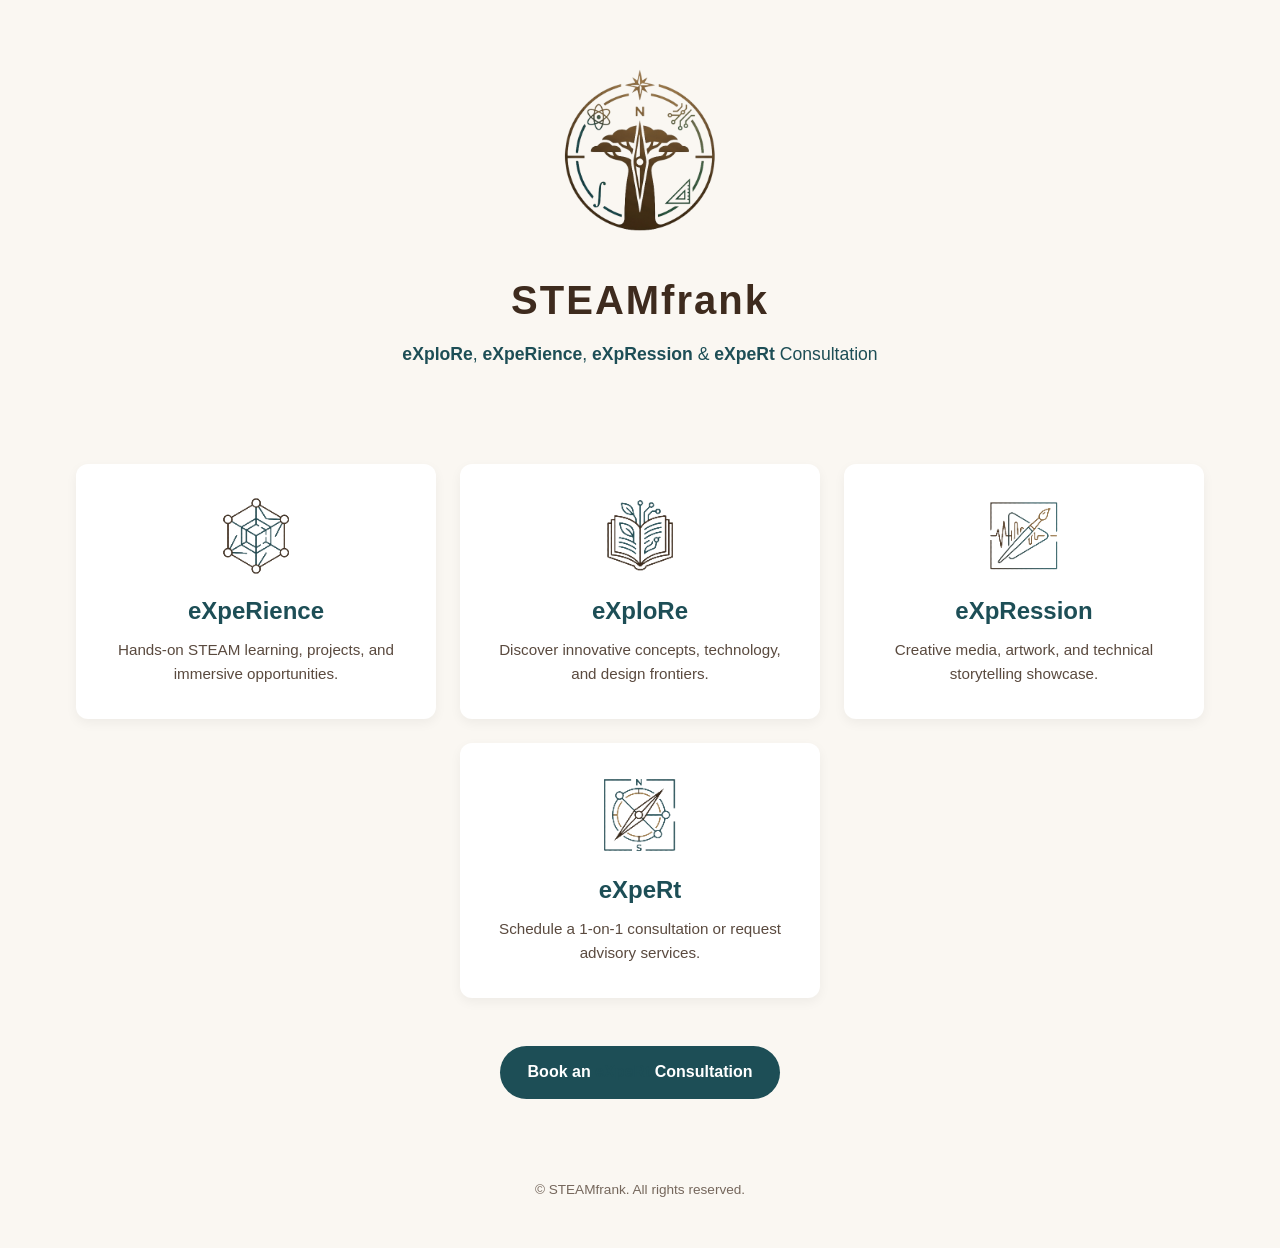
==== index.html @ 394185cc "Update index.html" ====
<!DOCTYPE html>
<html lang="en">
<head>
  <meta charset="UTF-8">
  <meta name="viewport" content="width=device-width, initial-scale=1.0">
  <title>STEAMfrank</title>
  
  <link rel="icon" type="image/png" href="assets/favicon.png">
  
  <link rel="stylesheet" href="css/styles.css">
</head>
<body>

  <header>
    <img src="assets/logo-full.png" alt="STEAMfrank Logo" class="hero-logo">
    <h1>STEAMfrank</h1>
    <p class="tagline">eXploRe, eXpeRience, eXpRession & eXpeRt Consultation</p>
  </header>

  <main class="pillar-grid">
    
    <a href="#" class="card">
      <img src="assets/icon-experience.png" alt="eXpeRience Icon" class="card-icon">
      <h2>eXpeRience</h2>
      <p>Hands-on STEAM learning, projects, and immersive opportunities.</p>
    </a>

    <a href="#" class="card">
      <img src="assets/icon-explore.png" alt="eXploRe Icon" class="card-icon">
      <h2>eXploRe</h2>
      <p>Discover innovative concepts, technology, and design frontiers.</p>
    </a>

    <a href="#" class="card">
      <img src="assets/icon-expression.png" alt="eXpRession Icon" class="card-icon">
      <h2>eXpRession</h2>
      <p>Creative media, artwork, and technical storytelling showcase.</p>
    </a>

    <a href="expert.html" class="card">
      <img src="assets/icon-expert.png" alt="eXpeRt Icon" class="card-icon">
      <h2>eXpeRt</h2>
      <p>Schedule a 1-on-1 consultation or request advisory services.</p>
    </a>

  </main>

  <div class="cta-container">
    <a href="expert.html" class="btn">Book an eXpeRt Consultation</a>
  </div>

  <footer>
    <p>&copy; STEAMfrank. All rights reserved.</p>
  </footer>

  <script src="js/stylize.js"></script>
</body>
</html>
---- css/styles.css ----
/* Color Palette Variables */
:root {
  --bg-color: #FAF7F2;        /* Soft Cream */
  --text-color: #3E2B1E;      /* Deep Bronze/Brown */
  --accent-color: #1D4E56;    /* Deep Teal */
  --card-bg: #FFFFFF;
  --card-shadow: rgba(0, 0, 0, 0.05);
}

/* Reset & Base Styles */
* {
  box-sizing: border-box;
  margin: 0;
  padding: 0;
}

body {
  background-color: var(--bg-color);
  color: var(--text-color);
  font-family: -apple-system, BlinkMacSystemFont, "Segoe UI", Roboto, Helvetica, Arial, sans-serif;
  line-height: 1.6;
  padding: 2rem 1rem;
  max-width: 1200px;
  margin: 0 auto;
}

/* Header & Hero Section */
header {
  text-align: center;
  padding: 2rem 0;
}

.hero-logo {
  width: 180px;
  height: 180px;
  object-fit: contain;
  margin-bottom: 1rem;
}

h1 {
  font-size: 2.5rem;
  letter-spacing: 0.05em;
  margin-bottom: 0.5rem;
}

.tagline {
  font-size: 1.1rem;
  color: var(--accent-color);
  margin-bottom: 2rem;
}

/* Pillar Grid Layout */
.pillar-grid {
  display: flex;
  flex-wrap: wrap;
  justify-content: center;
  gap: 1.5rem;
  margin: 2rem 0;
}

.card {
  background-color: var(--card-bg);
  border-radius: 12px;
  padding: 2rem;
  text-align: center;
  box-shadow: 0 4px 12px var(--card-shadow);
  transition: transform 0.2s ease, box-shadow 0.2s ease;
  text-decoration: none;
  color: inherit;
  display: flex;
  flex-direction: column;
  align-items: center;
  
  /* Set width so 3 fit on desktop, and the 4th automatically centers below */
  flex: 1 1 calc(33.333% - 1.5rem);
  min-width: 280px;
  max-width: 360px;
}

.card:hover {
  transform: translateY(-4px);
  box-shadow: 0 8px 20px rgba(0, 0, 0, 0.1);
}


.card-icon {
  width: 80px;
  height: 80px;
  object-fit: contain;
  margin-bottom: 1rem;
}

.card h2 {
  font-size: 1.5rem;
  margin-bottom: 0.5rem;
  color: var(--text-color);
}

.card p {
  font-size: 0.95rem;
  opacity: 0.85;
}

/* CTA / Secondary Page Styles */
.cta-container {
  text-align: center;
  margin-top: 3rem;
}

.btn {
  display: inline-block;
  background-color: var(--accent-color);
  color: #FFFFFF;
  padding: 0.85rem 1.75rem;
  border-radius: 30px;
  text-decoration: none;
  font-weight: 600;
  transition: background-color 0.2s ease;
}

.btn:hover {
  background-color: var(--text-color);
}

/* Embed Container */
.embed-container {
  width: 100%;
  min-height: 650px;
  margin-top: 2rem;
  border-radius: 12px;
  overflow: hidden;
}

/* Footer */
footer {
  text-align: center;
  margin-top: 4rem;
  padding: 1rem 0;
  font-size: 0.85rem;
  opacity: 0.7;
}
/* Optional styling for stylized XP */
.styled-xp {
  font-weight: 700;
  color: var(--accent-color); /* Uses your Deep Teal variable */
}
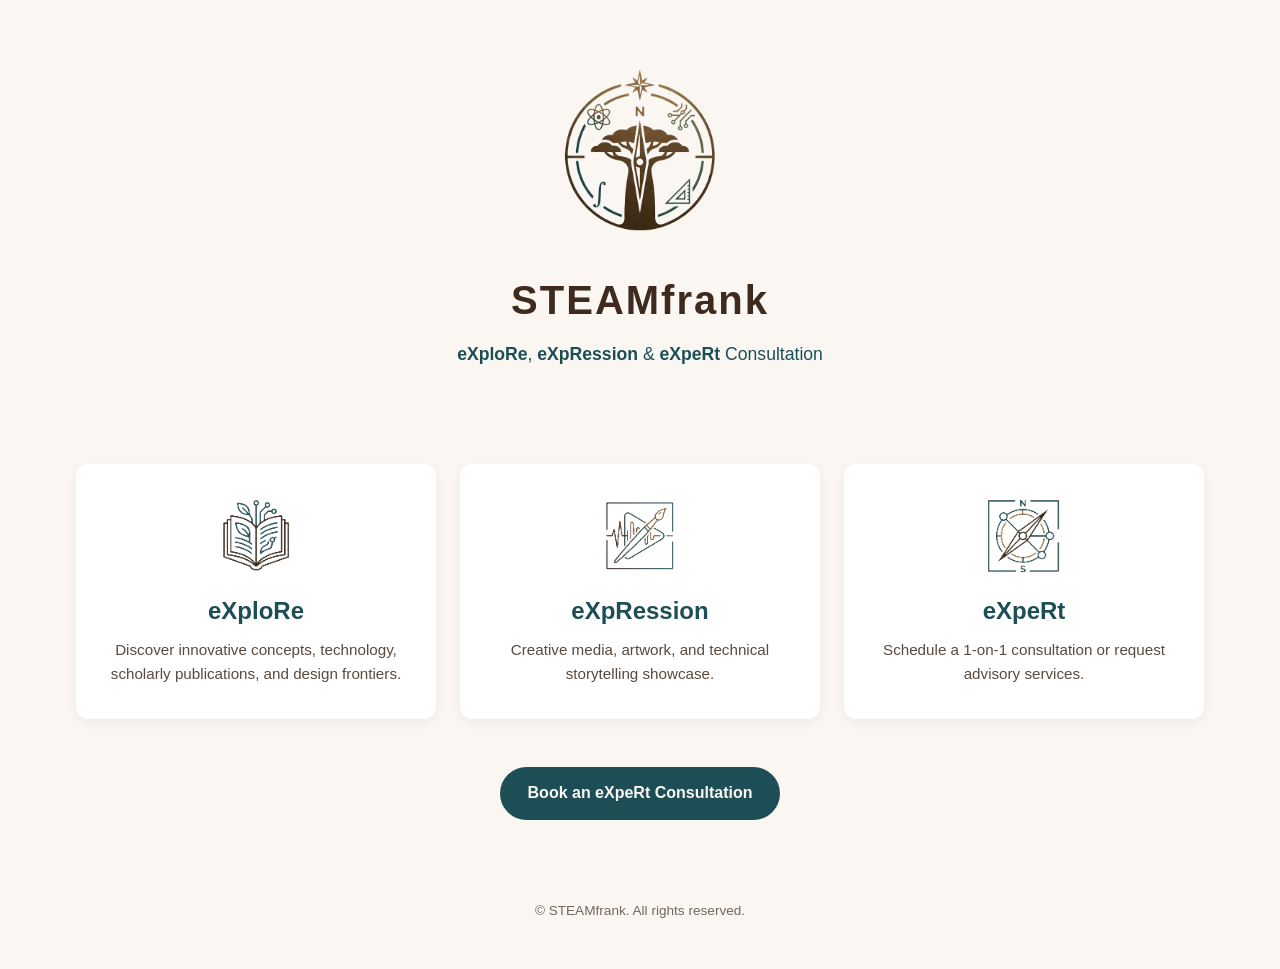
==== commit c528f490: "Update index.html" ====
--- a/index.html
+++ b/index.html
@@ -14,21 +14,15 @@
   <header>
     <img src="assets/logo-full.png" alt="STEAMfrank Logo" class="hero-logo">
     <h1>STEAMfrank</h1>
-    <p class="tagline">eXploRe, eXpeRience, eXpRession & eXpeRt Consultation</p>
+    <p class="tagline">eXploRe, eXpRession & eXpeRt Consultation</p>
   </header>
 
   <main class="pillar-grid">
-    
-    <a href="#" class="card">
-      <img src="assets/icon-experience.png" alt="eXpeRience Icon" class="card-icon">
-      <h2>eXpeRience</h2>
-      <p>Hands-on STEAM learning, projects, and immersive opportunities.</p>
-    </a>
 
-    <a href="#" class="card">
+    <a href="explore.html" class="card">
       <img src="assets/icon-explore.png" alt="eXploRe Icon" class="card-icon">
       <h2>eXploRe</h2>
-      <p>Discover innovative concepts, technology, and design frontiers.</p>
+      <p>Discover innovative concepts, technology, scholarly publications, and design frontiers.</p>
     </a>
 
     <a href="#" class="card">
--- a/css/styles.css
+++ b/css/styles.css
@@ -110,13 +110,19 @@
 .btn {
   display: inline-block;
   background-color: var(--accent-color);
-  color: #FFFFFF;
+  color: var(--bg-color); /* Uses Soft Cream (#FAF7F2) */
   padding: 0.85rem 1.75rem;
   border-radius: 30px;
   text-decoration: none;
   font-weight: 600;
   transition: background-color 0.2s ease;
 }
+
+/* Forces the stylized text inside buttons to match Soft Cream */
+.btn .styled-xp {
+  color: var(--bg-color) !important; 
+}
+
 
 .btn:hover {
   background-color: var(--text-color);
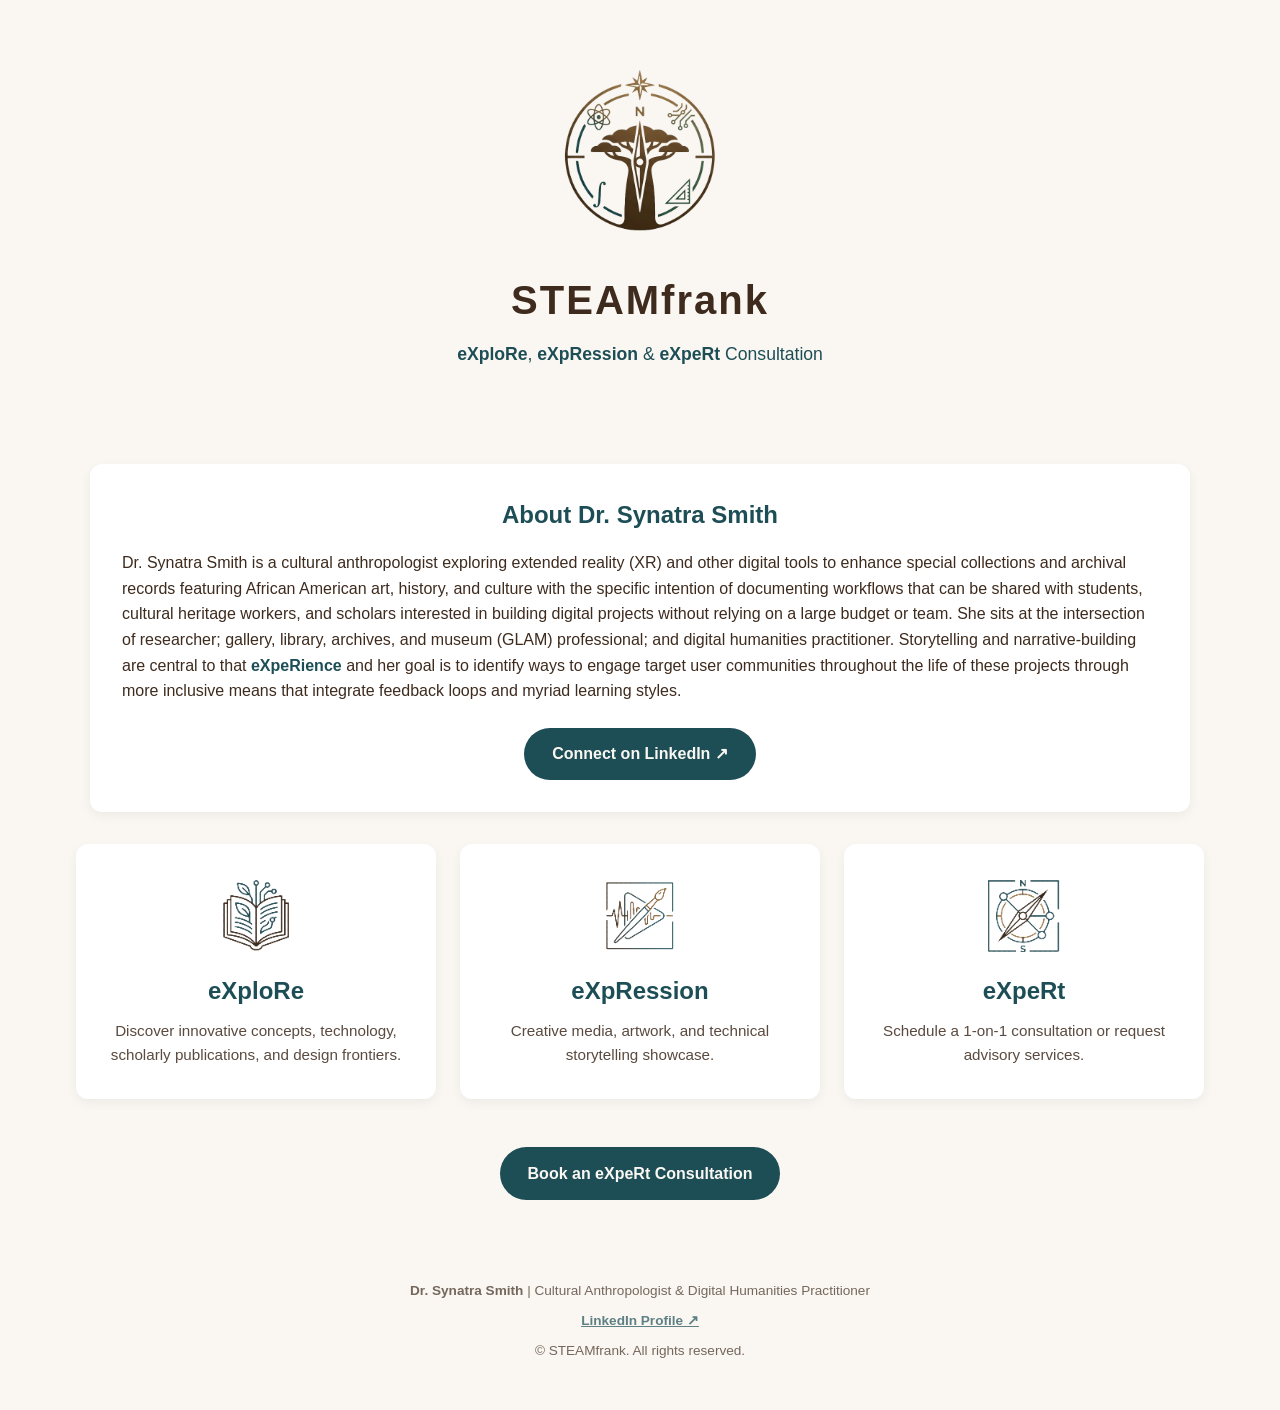
==== commit f78d8913: "Update index.html" ====
--- a/index.html
+++ b/index.html
@@ -17,6 +17,16 @@
     <p class="tagline">eXploRe, eXpRession & eXpeRt Consultation</p>
   </header>
 
+  <section class="about-section" style="background-color: var(--card-bg); border-radius: 12px; padding: 2rem; margin: 2rem auto; max-width: 1100px; box-shadow: 0 4px 12px var(--card-shadow);">
+  <h2 style="color: var(--accent-color); margin-bottom: 1rem; text-align: center;">About Dr. Synatra Smith</h2>
+  <p style="line-height: 1.6; font-size: 1rem; margin-bottom: 1.5rem; color: var(--text-color);">
+    Dr. Synatra Smith is a cultural anthropologist exploring extended reality (XR) and other digital tools to enhance special collections and archival records featuring African American art, history, and culture with the specific intention of documenting workflows that can be shared with students, cultural heritage workers, and scholars interested in building digital projects without relying on a large budget or team. She sits at the intersection of researcher; gallery, library, archives, and museum (GLAM) professional; and digital humanities practitioner. Storytelling and narrative-building are central to that experience and her goal is to identify ways to engage target user communities throughout the life of these projects through more inclusive means that integrate feedback loops and myriad learning styles.
+  </p>
+  <div style="text-align: center;">
+    <a href="https://www.linkedin.com/in/synatrasmithphd" target="_blank" rel="noopener" class="btn">Connect on LinkedIn ↗</a>
+  </div>
+</section>
+
   <main class="pillar-grid">
 
     <a href="explore.html" class="card">
@@ -25,7 +35,7 @@
       <p>Discover innovative concepts, technology, scholarly publications, and design frontiers.</p>
     </a>
 
-    <a href="#" class="card">
+    <a href="expression.html" class="card">
       <img src="assets/icon-expression.png" alt="eXpRession Icon" class="card-icon">
       <h2>eXpRession</h2>
       <p>Creative media, artwork, and technical storytelling showcase.</p>
@@ -43,9 +53,14 @@
     <a href="expert.html" class="btn">Book an eXpeRt Consultation</a>
   </div>
 
-  <footer>
-    <p>&copy; STEAMfrank. All rights reserved.</p>
-  </footer>
+ <footer>
+  <p style="margin-bottom: 0.5rem;"><strong>Dr. Synatra Smith</strong> | Cultural Anthropologist & Digital Humanities Practitioner</p>
+  <p style="margin-bottom: 0.5rem;">
+    <a href="https://www.linkedin.com/in/synatrasmithphd" target="_blank" rel="noopener" style="color: var(--accent-color); font-weight: bold;">LinkedIn Profile ↗</a>
+  </p>
+  <p>&copy; STEAMfrank. All rights reserved.</p>
+</footer>
+
 
   <script src="js/stylize.js"></script>
 </body>
--- a/css/styles.css
+++ b/css/styles.css
@@ -151,3 +151,110 @@
   color: var(--accent-color); /* Uses your Deep Teal variable */
 }
 
+/* Expression Page Styling */
+.showcase-section {
+  margin-bottom: 3.5rem;
+}
+
+.section-heading {
+  text-align: center;
+  color: var(--accent-color);
+  margin-bottom: 1.5rem;
+}
+
+.media-grid {
+  display: flex;
+  flex-wrap: wrap;
+  gap: 1.5rem;
+  justify-content: center;
+  margin-bottom: 1.5rem;
+}
+
+.media-card {
+  background-color: var(--card-bg);
+  border-radius: 12px;
+  padding: 1.5rem;
+  box-shadow: 0 4px 12px var(--card-shadow);
+  flex: 1 1 calc(50% - 1.5rem);
+  min-width: 300px;
+}
+
+.card-links {
+  margin: 1rem 0;
+}
+
+.btn-small {
+  padding: 0.5rem 1rem;
+  font-size: 0.85rem;
+}
+
+/* 3D Embed Aspect Ratio */
+.embed-wrapper {
+  position: relative;
+  padding-bottom: 60%;
+  height: 0;
+  overflow: hidden;
+  border-radius: 8px;
+}
+
+.embed-wrapper iframe {
+  position: absolute;
+  top: 0;
+  left: 0;
+  width: 100%;
+  height: 100%;
+  border: 0;
+}
+
+/* Banner Cards */
+.banner-card {
+  background-color: var(--card-bg);
+  border-radius: 12px;
+  padding: 1.5rem 2rem;
+  display: flex;
+  justify-content: space-between;
+  align-items: center;
+  gap: 1rem;
+  box-shadow: 0 4px 12px var(--card-shadow);
+  flex-wrap: wrap;
+}
+
+.highlight-card {
+  border-left: 5px solid var(--accent-color);
+}
+
+/* Local Video Grid */
+.project-group {
+  margin-bottom: 2rem;
+}
+
+.project-group h3 {
+  margin-bottom: 1rem;
+}
+
+.video-pair-grid {
+  display: flex;
+  gap: 1.5rem;
+  flex-wrap: wrap;
+}
+
+.video-box {
+  flex: 1 1 calc(50% - 1.5rem);
+  min-width: 280px;
+  background-color: var(--card-bg);
+  padding: 1rem;
+  border-radius: 12px;
+  box-shadow: 0 4px 12px var(--card-shadow);
+}
+
+.video-box video {
+  width: 100%;
+  border-radius: 8px;
+  background: #000;
+}
+
+.video-box h4 {
+  margin-top: 0.5rem;
+  font-size: 0.95rem;
+  text-align: center;
+}
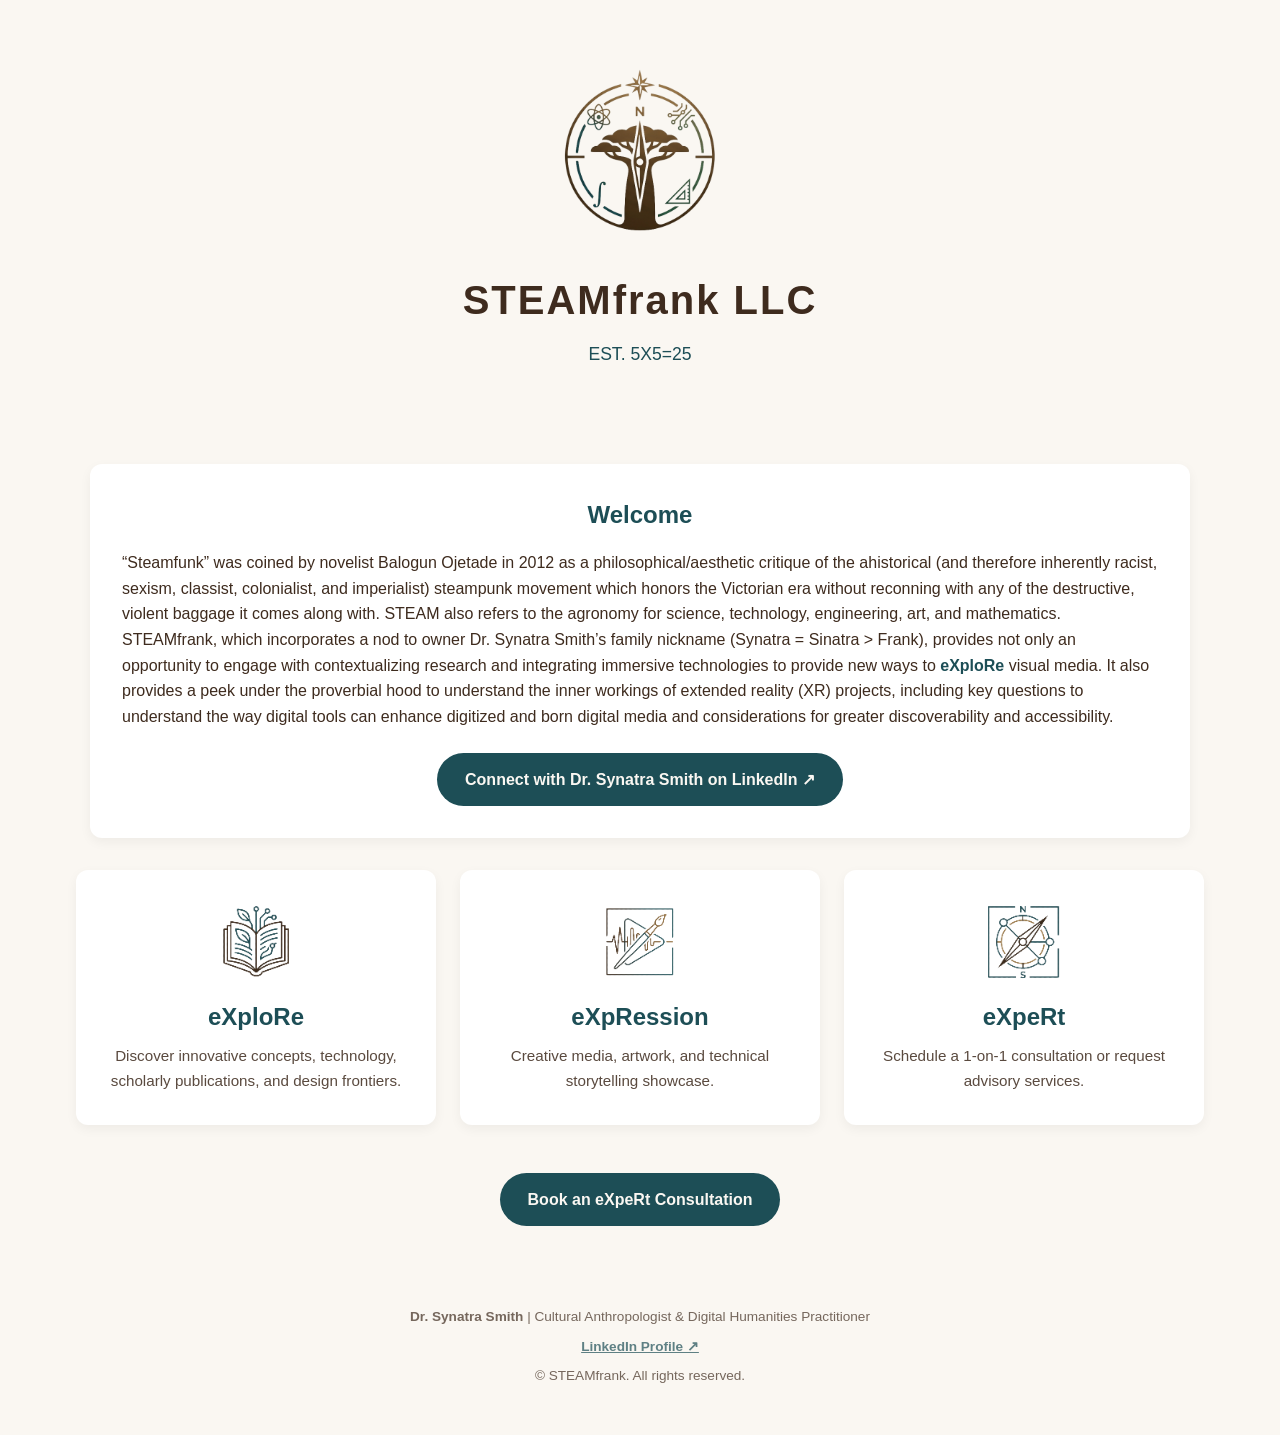
==== commit 4f1f5974: "Update index.html" ====
--- a/index.html
+++ b/index.html
@@ -13,17 +13,17 @@
 
   <header>
     <img src="assets/logo-full.png" alt="STEAMfrank Logo" class="hero-logo">
-    <h1>STEAMfrank</h1>
-    <p class="tagline">eXploRe, eXpRession & eXpeRt Consultation</p>
+    <h1>STEAMfrank LLC</h1>
+    <p class="tagline">EST. 5X5=25</p>
   </header>
 
   <section class="about-section" style="background-color: var(--card-bg); border-radius: 12px; padding: 2rem; margin: 2rem auto; max-width: 1100px; box-shadow: 0 4px 12px var(--card-shadow);">
-  <h2 style="color: var(--accent-color); margin-bottom: 1rem; text-align: center;">About Dr. Synatra Smith</h2>
+  <h2 style="color: var(--accent-color); margin-bottom: 1rem; text-align: center;">Welcome</h2>
   <p style="line-height: 1.6; font-size: 1rem; margin-bottom: 1.5rem; color: var(--text-color);">
-    Dr. Synatra Smith is a cultural anthropologist exploring extended reality (XR) and other digital tools to enhance special collections and archival records featuring African American art, history, and culture with the specific intention of documenting workflows that can be shared with students, cultural heritage workers, and scholars interested in building digital projects without relying on a large budget or team. She sits at the intersection of researcher; gallery, library, archives, and museum (GLAM) professional; and digital humanities practitioner. Storytelling and narrative-building are central to that experience and her goal is to identify ways to engage target user communities throughout the life of these projects through more inclusive means that integrate feedback loops and myriad learning styles.
+    “Steamfunk” was coined by novelist Balogun Ojetade in 2012 as a philosophical/aesthetic critique of the ahistorical (and therefore inherently racist, sexism, classist, colonialist, and imperialist) steampunk movement which honors the Victorian era without reconning with any of the destructive, violent baggage it comes along with. STEAM also refers to the agronomy for science, technology, engineering, art, and mathematics. STEAMfrank, which incorporates a nod to owner Dr. Synatra Smith’s family nickname (Synatra = Sinatra > Frank), provides not only an opportunity to engage with contextualizing research and integrating immersive technologies to provide new ways to explore visual media. It also provides a peek under the proverbial hood to understand the inner workings of extended reality (XR) projects, including key questions to understand the way digital tools can enhance digitized and born digital media and considerations for greater discoverability and accessibility. 
   </p>
   <div style="text-align: center;">
-    <a href="https://www.linkedin.com/in/synatrasmithphd" target="_blank" rel="noopener" class="btn">Connect on LinkedIn ↗</a>
+    <a href="https://www.linkedin.com/in/synatrasmithphd" target="_blank" rel="noopener" class="btn">Connect with Dr. Synatra Smith on LinkedIn ↗</a>
   </div>
 </section>
 
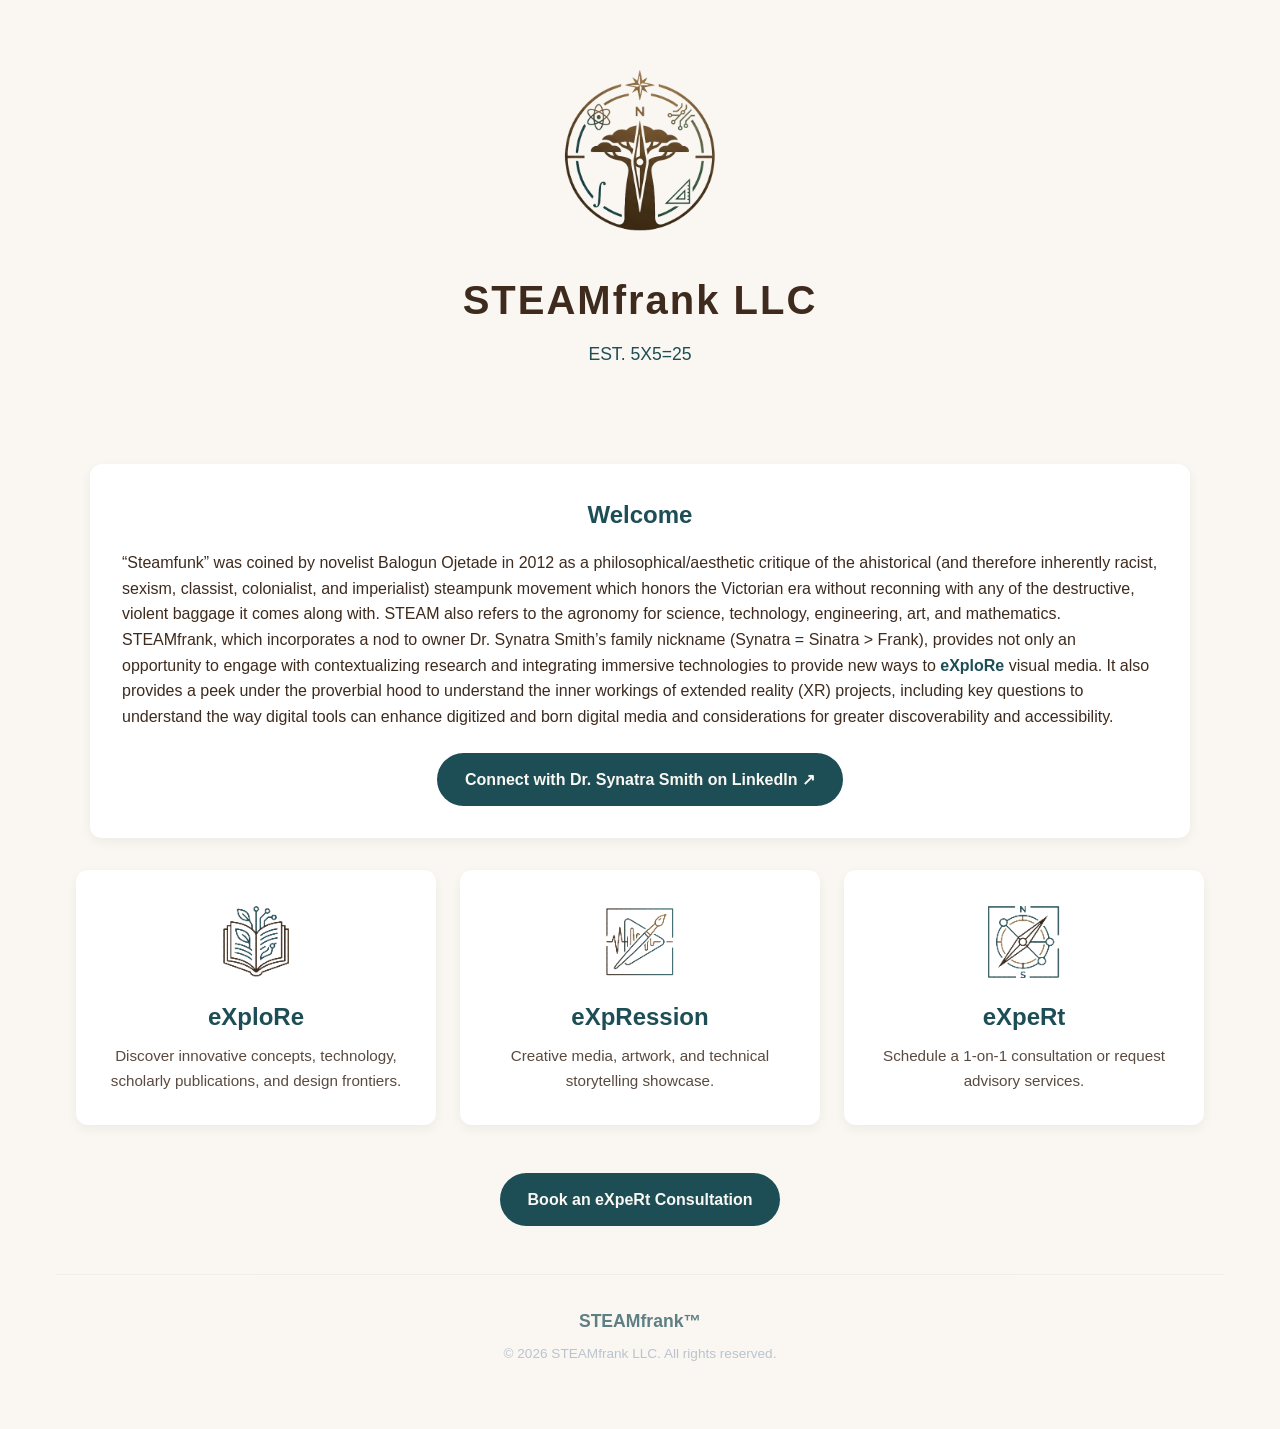
==== commit 48905144: "Update index.html" ====
--- a/index.html
+++ b/index.html
@@ -53,14 +53,16 @@
     <a href="expert.html" class="btn">Book an eXpeRt Consultation</a>
   </div>
 
- <footer>
-  <p style="margin-bottom: 0.5rem;"><strong>Dr. Synatra Smith</strong> | Cultural Anthropologist & Digital Humanities Practitioner</p>
-  <p style="margin-bottom: 0.5rem;">
-    <a href="https://www.linkedin.com/in/synatrasmithphd" target="_blank" rel="noopener" style="color: var(--accent-color); font-weight: bold;">LinkedIn Profile ↗</a>
-  </p>
-  <p>&copy; STEAMfrank. All rights reserved.</p>
+ <footer class="site-footer" style="text-align: center; padding: 2rem 1rem; border-top: 1px solid var(--card-shadow, #0f3460); margin-top: 3rem;">
+  <div class="footer-container" style="max-width: 1000px; margin: 0 auto;">
+    <p style="font-weight: 700; font-size: 1.1rem; margin-bottom: 0.5rem; color: var(--accent-color, #00fff5);">
+      STEAMfrank™
+    </p>
+    <p style="font-size: 0.85rem; color: var(--text-sub, #a0aec0); margin: 0;">
+      © 2026 STEAMfrank LLC. All rights reserved.
+    </p>
+  </div>
 </footer>
-
 
   <script src="js/stylize.js"></script>
 </body>
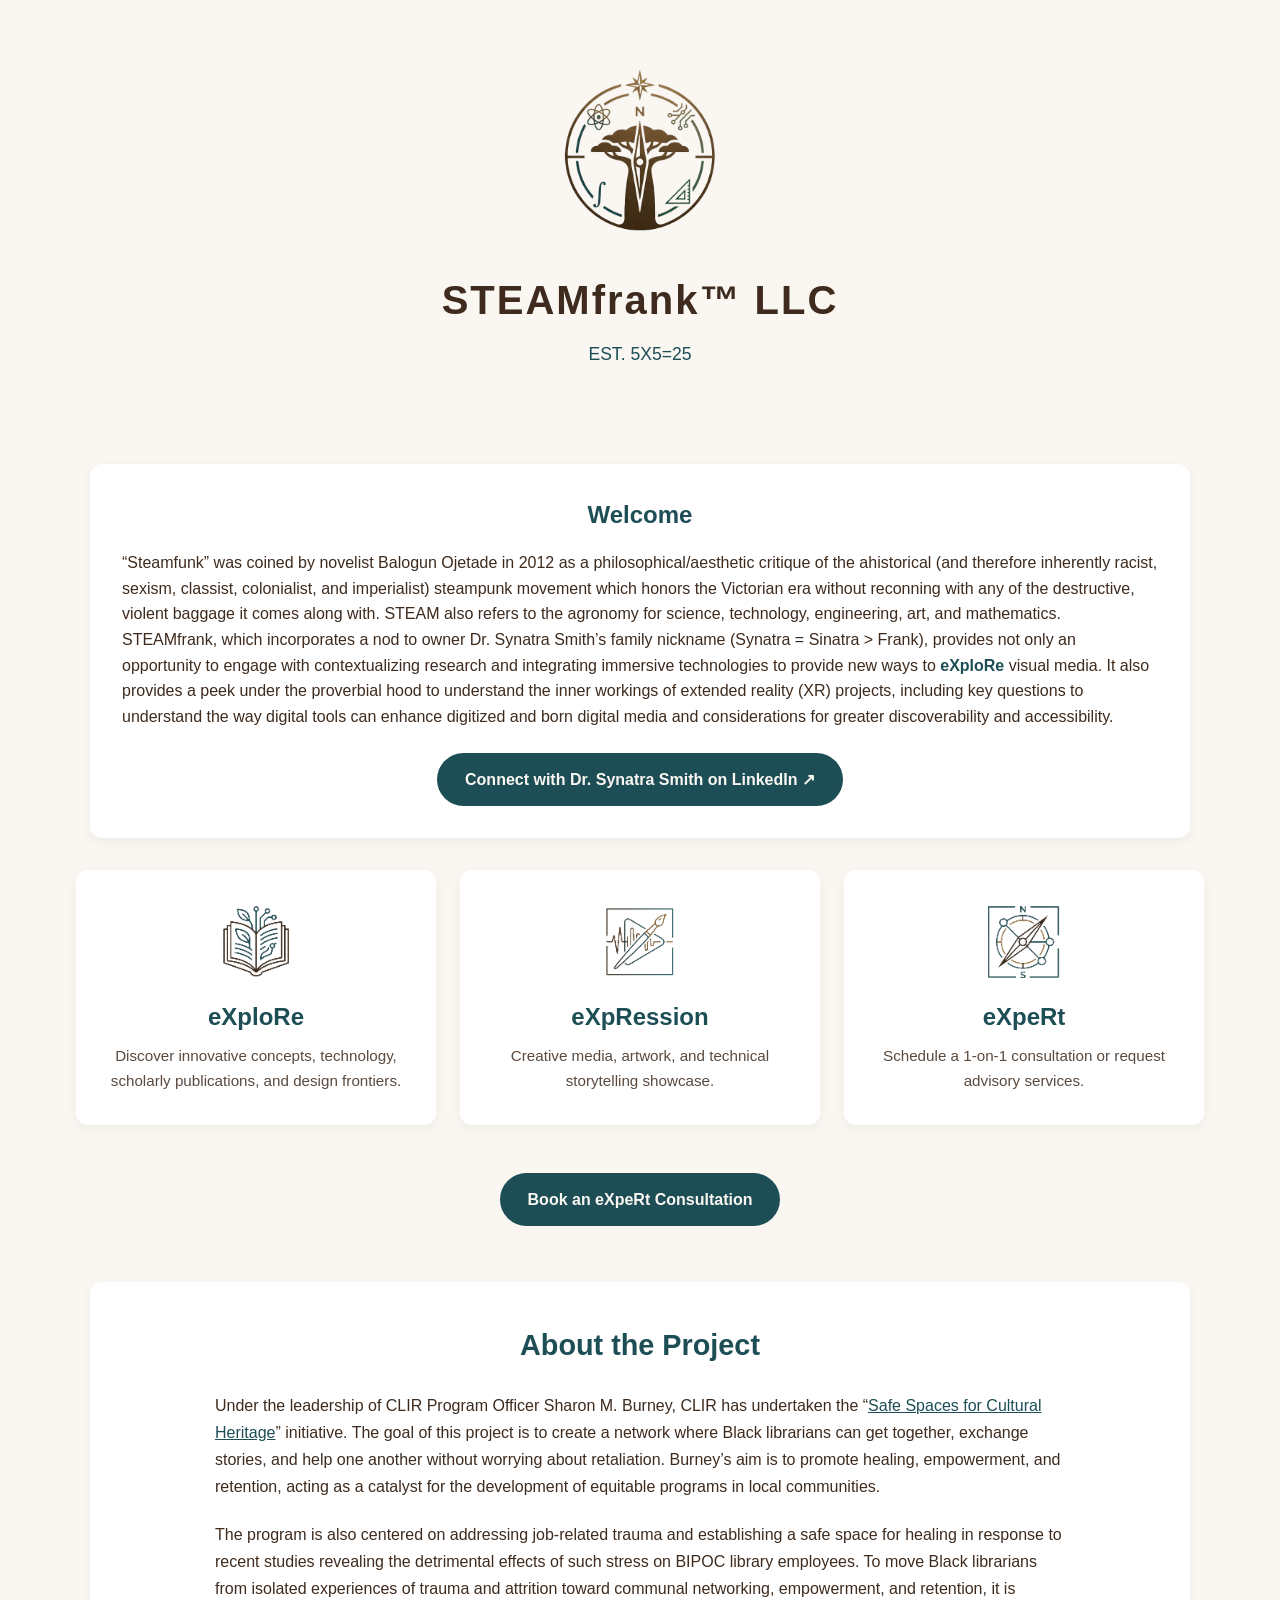
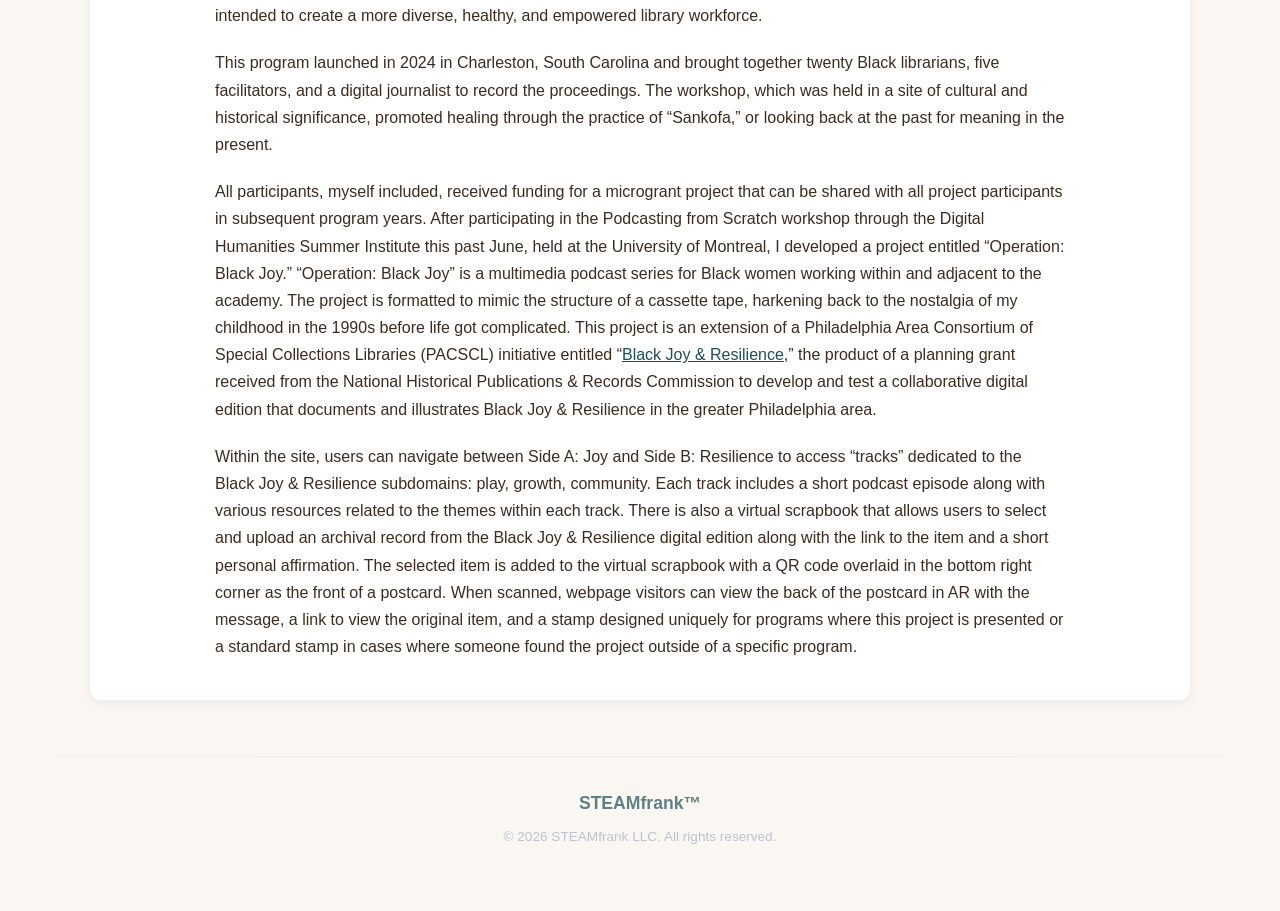
==== commit 9f5fdd03: "Update index.html" ====
--- a/index.html
+++ b/index.html
@@ -3,29 +3,28 @@
 <head>
   <meta charset="UTF-8">
   <meta name="viewport" content="width=device-width, initial-scale=1.0">
-  <title>STEAMfrank</title>
+  <title>STEAMfrank™</title>
   
   <link rel="icon" type="image/png" href="assets/favicon.png">
-  
   <link rel="stylesheet" href="css/styles.css">
 </head>
 <body>
 
   <header>
     <img src="assets/logo-full.png" alt="STEAMfrank Logo" class="hero-logo">
-    <h1>STEAMfrank LLC</h1>
+    <h1>STEAMfrank™ LLC</h1>
     <p class="tagline">EST. 5X5=25</p>
   </header>
 
   <section class="about-section" style="background-color: var(--card-bg); border-radius: 12px; padding: 2rem; margin: 2rem auto; max-width: 1100px; box-shadow: 0 4px 12px var(--card-shadow);">
-  <h2 style="color: var(--accent-color); margin-bottom: 1rem; text-align: center;">Welcome</h2>
-  <p style="line-height: 1.6; font-size: 1rem; margin-bottom: 1.5rem; color: var(--text-color);">
-    “Steamfunk” was coined by novelist Balogun Ojetade in 2012 as a philosophical/aesthetic critique of the ahistorical (and therefore inherently racist, sexism, classist, colonialist, and imperialist) steampunk movement which honors the Victorian era without reconning with any of the destructive, violent baggage it comes along with. STEAM also refers to the agronomy for science, technology, engineering, art, and mathematics. STEAMfrank, which incorporates a nod to owner Dr. Synatra Smith’s family nickname (Synatra = Sinatra > Frank), provides not only an opportunity to engage with contextualizing research and integrating immersive technologies to provide new ways to explore visual media. It also provides a peek under the proverbial hood to understand the inner workings of extended reality (XR) projects, including key questions to understand the way digital tools can enhance digitized and born digital media and considerations for greater discoverability and accessibility. 
-  </p>
-  <div style="text-align: center;">
-    <a href="https://www.linkedin.com/in/synatrasmithphd" target="_blank" rel="noopener" class="btn">Connect with Dr. Synatra Smith on LinkedIn ↗</a>
-  </div>
-</section>
+    <h2 style="color: var(--accent-color); margin-bottom: 1rem; text-align: center;">Welcome</h2>
+    <p style="line-height: 1.6; font-size: 1rem; margin-bottom: 1.5rem; color: var(--text-color);">
+      “Steamfunk” was coined by novelist Balogun Ojetade in 2012 as a philosophical/aesthetic critique of the ahistorical (and therefore inherently racist, sexism, classist, colonialist, and imperialist) steampunk movement which honors the Victorian era without reconning with any of the destructive, violent baggage it comes along with. STEAM also refers to the agronomy for science, technology, engineering, art, and mathematics. STEAMfrank, which incorporates a nod to owner Dr. Synatra Smith’s family nickname (Synatra = Sinatra > Frank), provides not only an opportunity to engage with contextualizing research and integrating immersive technologies to provide new ways to explore visual media. It also provides a peek under the proverbial hood to understand the inner workings of extended reality (XR) projects, including key questions to understand the way digital tools can enhance digitized and born digital media and considerations for greater discoverability and accessibility. 
+    </p>
+    <div style="text-align: center;">
+      <a href="https://www.linkedin.com/in/synatrasmithphd" target="_blank" rel="noopener" class="btn">Connect with Dr. Synatra Smith on LinkedIn ↗</a>
+    </div>
+  </section>
 
   <main class="pillar-grid">
 
@@ -53,16 +52,44 @@
     <a href="expert.html" class="btn">Book an eXpeRt Consultation</a>
   </div>
 
- <footer class="site-footer" style="text-align: center; padding: 2rem 1rem; border-top: 1px solid var(--card-shadow, #0f3460); margin-top: 3rem;">
-  <div class="footer-container" style="max-width: 1000px; margin: 0 auto;">
-    <p style="font-weight: 700; font-size: 1.1rem; margin-bottom: 0.5rem; color: var(--accent-color, #00fff5);">
-      STEAMfrank™
-    </p>
-    <p style="font-size: 0.85rem; color: var(--text-sub, #a0aec0); margin: 0;">
-      © 2026 STEAMfrank LLC. All rights reserved.
-    </p>
-  </div>
-</footer>
+  <section id="about-project" class="about-section" style="background-color: var(--card-bg); border-radius: 12px; padding: 2.5rem; margin: 3.5rem auto; max-width: 1100px; box-shadow: 0 4px 12px var(--card-shadow);">
+    <h2 style="color: var(--accent-color); margin-bottom: 1.5rem; text-align: center; font-size: 1.8rem;">About the Project</h2>
+    
+    <div class="project-content" style="max-width: 850px; margin: 0 auto; line-height: 1.7; font-size: 1rem; color: var(--text-color, inherit);">
+      
+      <p style="margin-bottom: 1.25rem;">
+        Under the leadership of CLIR Program Officer Sharon M. Burney, CLIR has undertaken the “<a href="https://www.clir.org/2024/03/safe-spaces-grant/" target="_blank" rel="noopener" style="color: var(--accent-color); text-decoration: underline;">Safe Spaces for Cultural Heritage</a>” initiative. The goal of this project is to create a network where Black librarians can get together, exchange stories, and help one another without worrying about retaliation. Burney’s aim is to promote healing, empowerment, and retention, acting as a catalyst for the development of equitable programs in local communities.
+      </p>
+
+      <p style="margin-bottom: 1.25rem;">
+        The program is also centered on addressing job-related trauma and establishing a safe space for healing in response to recent studies revealing the detrimental effects of such stress on BIPOC library employees. To move Black librarians from isolated experiences of trauma and attrition toward communal networking, empowerment, and retention, it is intended to create a more diverse, healthy, and empowered library workforce.
+      </p>
+
+      <p style="margin-bottom: 1.25rem;">
+        This program launched in 2024 in Charleston, South Carolina and brought together twenty Black librarians, five facilitators, and a digital journalist to record the proceedings. The workshop, which was held in a site of cultural and historical significance, promoted healing through the practice of “Sankofa,” or looking back at the past for meaning in the present.
+      </p>
+
+      <p style="margin-bottom: 1.25rem;">
+        All participants, myself included, received funding for a microgrant project that can be shared with all project participants in subsequent program years. After participating in the Podcasting from Scratch workshop through the Digital Humanities Summer Institute this past June, held at the University of Montreal, I developed a project entitled “Operation: Black Joy.” “Operation: Black Joy” is a multimedia podcast series for Black women working within and adjacent to the academy. The project is formatted to mimic the structure of a cassette tape, harkening back to the nostalgia of my childhood in the 1990s before life got complicated. This project is an extension of a Philadelphia Area Consortium of Special Collections Libraries (PACSCL) initiative entitled “<a href="https://blackjoy.pacscl.org/omeka/s/bjr/page/welcome" target="_blank" rel="noopener" style="color: var(--accent-color); text-decoration: underline;">Black Joy & Resilience</a>,” the product of a planning grant received from the National Historical Publications & Records Commission to develop and test a collaborative digital edition that documents and illustrates Black Joy & Resilience in the greater Philadelphia area.
+      </p>
+
+      <p style="margin-bottom: 0;">
+        Within the site, users can navigate between Side A: Joy and Side B: Resilience to access “tracks” dedicated to the Black Joy & Resilience subdomains: play, growth, community. Each track includes a short podcast episode along with various resources related to the themes within each track. There is also a virtual scrapbook that allows users to select and upload an archival record from the Black Joy & Resilience digital edition along with the link to the item and a short personal affirmation. The selected item is added to the virtual scrapbook with a QR code overlaid in the bottom right corner as the front of a postcard. When scanned, webpage visitors can view the back of the postcard in AR with the message, a link to view the original item, and a stamp designed uniquely for programs where this project is presented or a standard stamp in cases where someone found the project outside of a specific program.
+      </p>
+
+    </div>
+  </section>
+
+  <footer class="site-footer" style="text-align: center; padding: 2rem 1rem; border-top: 1px solid var(--card-shadow, #0f3460); margin-top: 3rem;">
+    <div class="footer-container" style="max-width: 1000px; margin: 0 auto;">
+      <p style="font-weight: 700; font-size: 1.1rem; margin-bottom: 0.5rem; color: var(--accent-color, #00fff5);">
+        STEAMfrank™
+      </p>
+      <p style="font-size: 0.85rem; color: var(--text-sub, #a0aec0); margin: 0;">
+        © 2026 STEAMfrank LLC. All rights reserved.
+      </p>
+    </div>
+  </footer>
 
   <script src="js/stylize.js"></script>
 </body>
--- a/css/styles.css
+++ b/css/styles.css
@@ -258,3 +258,21 @@
   font-size: 0.95rem;
   text-align: center;
 }
+@page {
+  size: A4;
+  margin: 16mm 16mm 18mm 16mm;
+  
+  @bottom-left {
+    content: "STEAMfrank™ LLC | Confidential Proposal";
+    font-family: 'Helvetica Neue', Helvetica, Arial, sans-serif;
+    font-size: 8pt;
+    color: #718096;
+  }
+  
+  @bottom-right {
+    content: "© 2026 STEAMfrank™ LLC. All rights reserved. | Page " counter(page) " of " counter(pages);
+    font-family: 'Helvetica Neue', Helvetica, Arial, sans-serif;
+    font-size: 8pt;
+    color: #718096;
+  }
+}
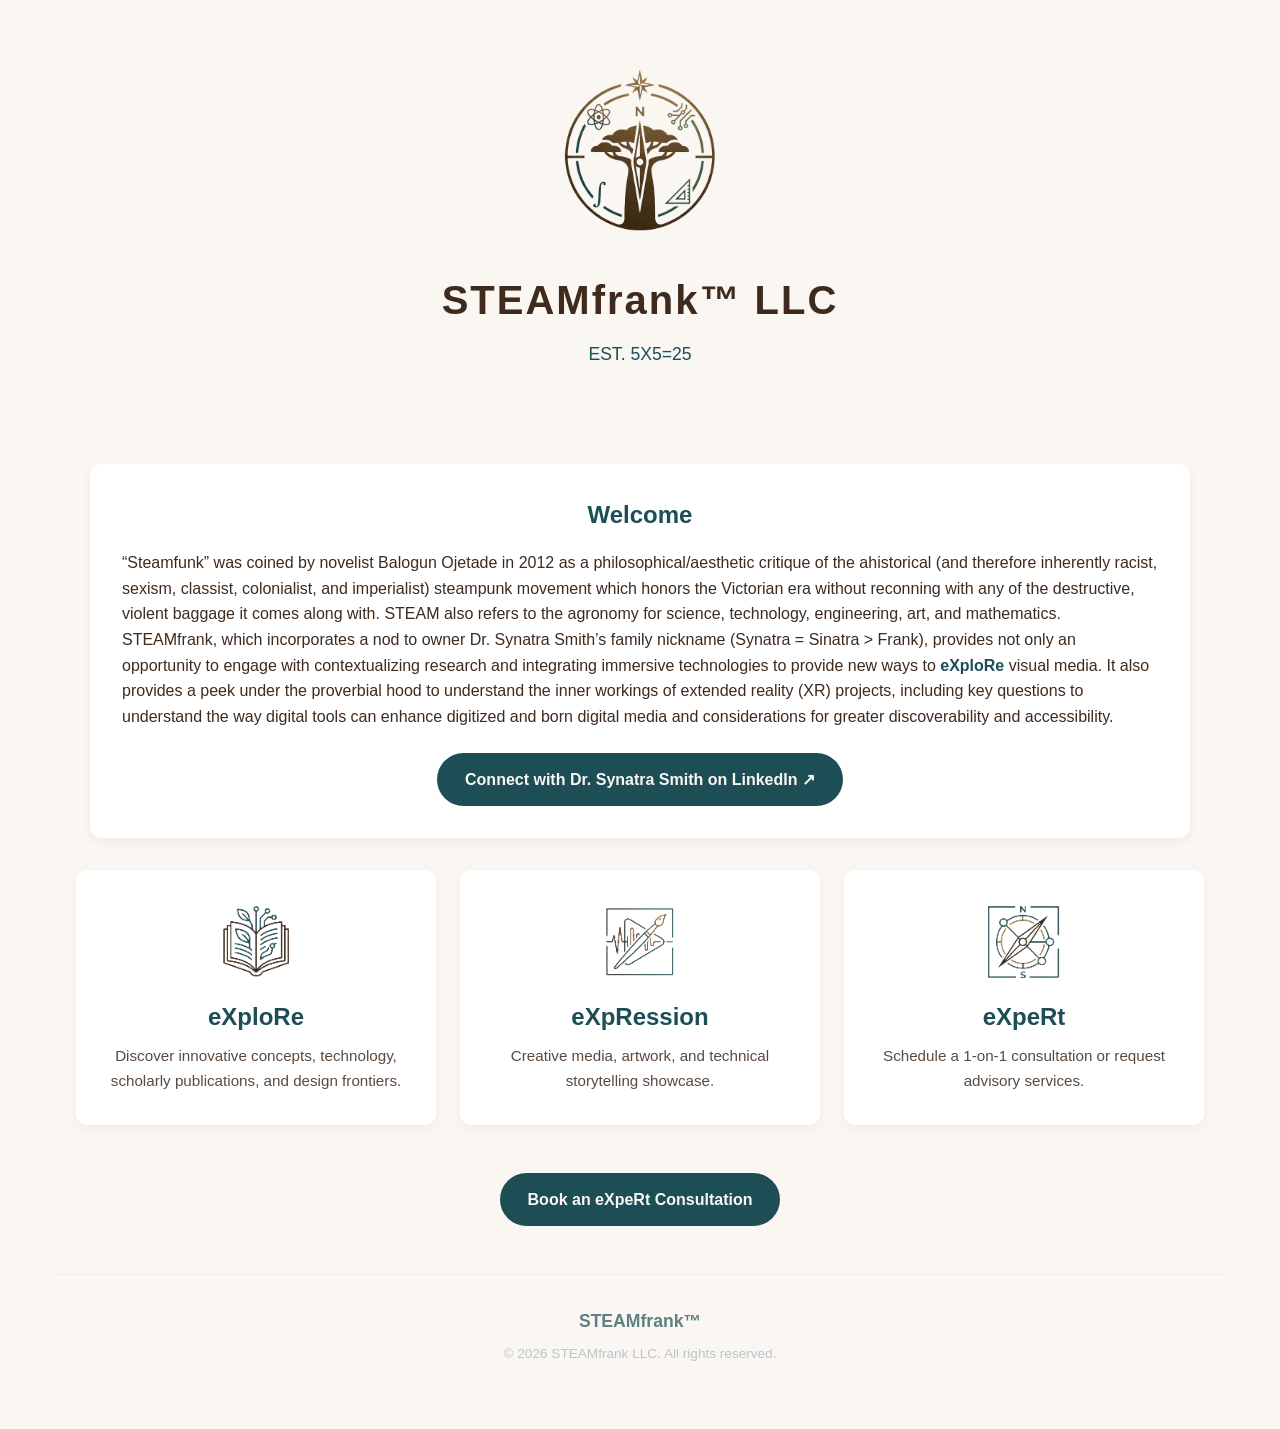
==== commit 1daccbf0: "Update index.html" ====
--- a/index.html
+++ b/index.html
@@ -52,34 +52,6 @@
     <a href="expert.html" class="btn">Book an eXpeRt Consultation</a>
   </div>
 
-  <section id="about-project" class="about-section" style="background-color: var(--card-bg); border-radius: 12px; padding: 2.5rem; margin: 3.5rem auto; max-width: 1100px; box-shadow: 0 4px 12px var(--card-shadow);">
-    <h2 style="color: var(--accent-color); margin-bottom: 1.5rem; text-align: center; font-size: 1.8rem;">About the Project</h2>
-    
-    <div class="project-content" style="max-width: 850px; margin: 0 auto; line-height: 1.7; font-size: 1rem; color: var(--text-color, inherit);">
-      
-      <p style="margin-bottom: 1.25rem;">
-        Under the leadership of CLIR Program Officer Sharon M. Burney, CLIR has undertaken the “<a href="https://www.clir.org/2024/03/safe-spaces-grant/" target="_blank" rel="noopener" style="color: var(--accent-color); text-decoration: underline;">Safe Spaces for Cultural Heritage</a>” initiative. The goal of this project is to create a network where Black librarians can get together, exchange stories, and help one another without worrying about retaliation. Burney’s aim is to promote healing, empowerment, and retention, acting as a catalyst for the development of equitable programs in local communities.
-      </p>
-
-      <p style="margin-bottom: 1.25rem;">
-        The program is also centered on addressing job-related trauma and establishing a safe space for healing in response to recent studies revealing the detrimental effects of such stress on BIPOC library employees. To move Black librarians from isolated experiences of trauma and attrition toward communal networking, empowerment, and retention, it is intended to create a more diverse, healthy, and empowered library workforce.
-      </p>
-
-      <p style="margin-bottom: 1.25rem;">
-        This program launched in 2024 in Charleston, South Carolina and brought together twenty Black librarians, five facilitators, and a digital journalist to record the proceedings. The workshop, which was held in a site of cultural and historical significance, promoted healing through the practice of “Sankofa,” or looking back at the past for meaning in the present.
-      </p>
-
-      <p style="margin-bottom: 1.25rem;">
-        All participants, myself included, received funding for a microgrant project that can be shared with all project participants in subsequent program years. After participating in the Podcasting from Scratch workshop through the Digital Humanities Summer Institute this past June, held at the University of Montreal, I developed a project entitled “Operation: Black Joy.” “Operation: Black Joy” is a multimedia podcast series for Black women working within and adjacent to the academy. The project is formatted to mimic the structure of a cassette tape, harkening back to the nostalgia of my childhood in the 1990s before life got complicated. This project is an extension of a Philadelphia Area Consortium of Special Collections Libraries (PACSCL) initiative entitled “<a href="https://blackjoy.pacscl.org/omeka/s/bjr/page/welcome" target="_blank" rel="noopener" style="color: var(--accent-color); text-decoration: underline;">Black Joy & Resilience</a>,” the product of a planning grant received from the National Historical Publications & Records Commission to develop and test a collaborative digital edition that documents and illustrates Black Joy & Resilience in the greater Philadelphia area.
-      </p>
-
-      <p style="margin-bottom: 0;">
-        Within the site, users can navigate between Side A: Joy and Side B: Resilience to access “tracks” dedicated to the Black Joy & Resilience subdomains: play, growth, community. Each track includes a short podcast episode along with various resources related to the themes within each track. There is also a virtual scrapbook that allows users to select and upload an archival record from the Black Joy & Resilience digital edition along with the link to the item and a short personal affirmation. The selected item is added to the virtual scrapbook with a QR code overlaid in the bottom right corner as the front of a postcard. When scanned, webpage visitors can view the back of the postcard in AR with the message, a link to view the original item, and a stamp designed uniquely for programs where this project is presented or a standard stamp in cases where someone found the project outside of a specific program.
-      </p>
-
-    </div>
-  </section>
-
   <footer class="site-footer" style="text-align: center; padding: 2rem 1rem; border-top: 1px solid var(--card-shadow, #0f3460); margin-top: 3rem;">
     <div class="footer-container" style="max-width: 1000px; margin: 0 auto;">
       <p style="font-weight: 700; font-size: 1.1rem; margin-bottom: 0.5rem; color: var(--accent-color, #00fff5);">
